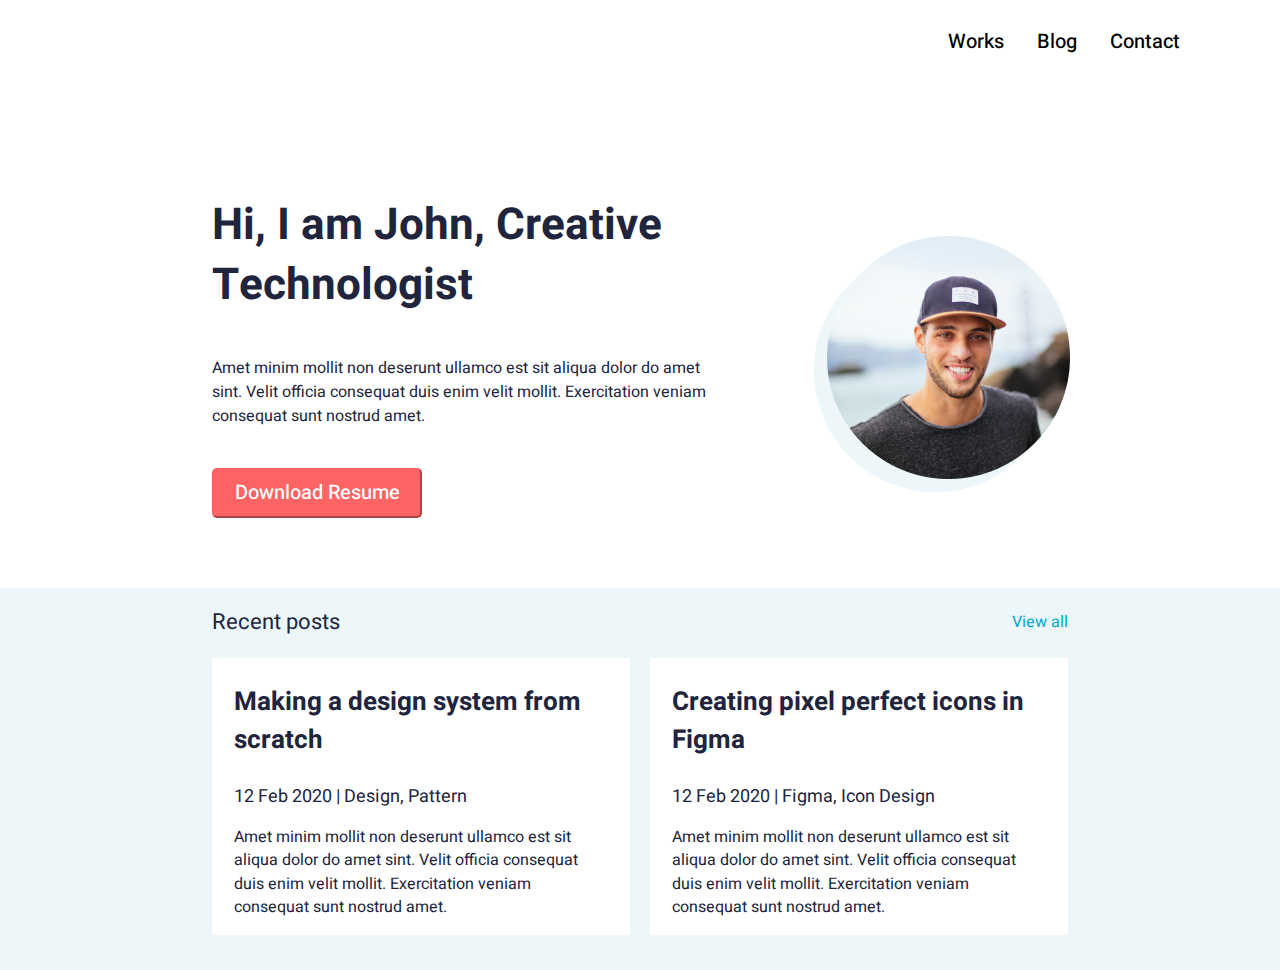
==== html/home.html @ c2f1a15b "created header + blue section" ====
<!DOCTYPE html>
<html lang="en">
<head>
    <meta charset="UTF-8">
    <meta http-equiv="X-UA-Compatible" content="IE=edge">
    <meta name="viewport" content="width=device-width, initial-scale=1.0">
    <link rel="stylesheet" href="https://cdnjs.cloudflare.com/ajax/libs/modern-normalize/1.1.0/modern-normalize.min.css" />
    <link rel="preconnect" href="https://fonts.googleapis.com">
    <link rel="preconnect" href="https://fonts.gstatic.com" crossorigin>
    <link href="https://fonts.googleapis.com/css2?family=Heebo:wght@400;500;700&display=swap" rel="stylesheet">
    <link rel="stylesheet" href="../css/home.css">
    <title>John</title>
</head>
<body>
    <header class="header">
        <nav class="menu">
            <ul class="menu-list">
                <li class="menu-list-item">
                    <a href="#" class="item-link">Works</a>
                </li>
    
                <li class="menu-list-item">
                    <a href="#" class="item-link">Blog</a>
                </li>
    
                <li class="menu-list-item">
                    <a href="#" class="item-link">Contact</a>
                </li>
            </ul>
        </nav>
    </header>

    <section class="section-in-header">
        <div class="header-wrapper">
            <div class="flex-wrapper">
                <div class="wrapper">
                    <h1 class="main-title">Hi, I am John, Creative Technologist</h1>
                    <p class="main-description"> Amet minim mollit non deserunt ullamco est sit aliqua dolor do amet sint. Velit officia
                        consequat duis enim velit mollit. Exercitation veniam consequat sunt nostrud amet.</p>
                    <button type="button" class="button">Download Resume</button>
                </div>
                
                <img src="../home-images/Ellipse.png" alt="photo" height="243" width="243">
                <img src="../home-images/Ellipse1.png" alt="shadow" height="243" width="243" class="ellipse">
            </div>
        </div>
    </section>

    <section class="recent-posts">
        <div class="recent-posts-wrapper">
            <div class="text-wrapper">
                <p class="posts">Recent posts</p>
                <p class="views">View all</p>
            </div>

            <ul class="posts-menu">
                <li class="posts-menu-item">
                    <h3 class="item-title">Making a design system from scratch</h3>
                    <h4 class="item-subtitle">12 Feb 2020  |  Design, Pattern</h4>
                    <p class="item-description">Amet minim mollit non deserunt ullamco est sit aliqua dolor do amet sint. Velit officia consequat duis enim velit
                    mollit. Exercitation veniam consequat sunt nostrud amet.</p>
                </li>

                <li class="posts-menu-item">
                    <h3 class="item-title">Creating pixel perfect icons in Figma</h3>
                    <h4 class="item-subtitle">12 Feb 2020 | Figma, Icon Design</h4>
                    <p class="item-description">Amet minim mollit non deserunt ullamco est sit aliqua dolor do amet sint. Velit officia consequat duis enim velit
                        mollit. Exercitation veniam consequat sunt nostrud amet.</p>
                </li>
            </ul>
        </div>
    </section>
</body>
</html>
---- css/home.css ----
*{
    margin: 0;
    padding: 0;
}

body{
    width: 100vw;
}

/* header */
.header{
    margin-bottom: 140px;
}

.menu-list{
    display: flex;
    justify-content: flex-end;
    margin-right: 100px;
}

.menu-list-item{
    list-style: none;
    margin-right: 33px;
    margin-top: 27px;
}

.menu-list-item:last-child{
    margin-right: 0px;
}

.item-link{
    text-decoration: none;
    font-family: 'Heebo';
    font-weight: 500;
    font-size: 20px;
    line-height: 1.47;
    color: #000;
}

/* section-in-header */
.section-in-header{
    margin-bottom: 70px;
}

.header-wrapper{
    width: 856px;
    margin: 0 auto;
}

.flex-wrapper{
    display: flex;
    align-items: center;
}

.wrapper{
    margin-right: 115px;
}

.main-title{
    width: 500px;
    font-family: 'Heebo';
    font-weight: 700;
    font-size: 44px;
    line-height: 1.36;
    color: #21243D;
    margin-bottom: 40px;
}

.main-description{
    width: 497px;
    font-family: 'Heebo';
    font-weight: 400;
    font-size: 16px;
    line-height: 24px;
    color: #21243D;
    margin-bottom: 40px;
}

.button{
    height: 50px;
    width: 210px;
    font-family: 'Heebo';
    font-weight: 500;
    font-size: 20px;
    line-height: 1.47;
    color: #fff;
    background: #FF6464;
    border-radius: 5px;
    border-color: #FF6464;
}

.ellipse{
    position: relative;
    right: 256px;
    top: 13px;
    border-radius: 50%;
    background: #EDF7FA;
    z-index: -1;
}

/* posts */
.recent-posts{
    background-color: #EDF7FA;
}

.recent-posts-wrapper{
    width: 856px;
    margin: 0 auto;
}

.text-wrapper{
    height: 70px;
    display: flex;
    justify-content: space-between;
    align-items: center;
}

.posts{
    font-family: 'Heebo';
    font-weight: 400;
    font-size: 22px;
    line-height: 2.72;
    color: #21243D;
}

.views{
    font-family: 'Heebo';
    font-weight: 400;
    font-size: 16px;
    line-height: 1.47;
    color: #00A8CC;
}

.posts-menu{
    display: flex;
    padding-bottom: 35px;
}

.posts-menu-item{
    width: 418px;
    background-color: #fff;
    list-style: none;
    margin-right: 20px;
}

.posts-menu-item:last-child{
    margin-right: 0px;
}

.item-title{
    margin-left: 22px;
    margin-right: 22px;
    margin-top: 25px;
    font-family: 'Heebo';
    font-weight: 700;
    font-size: 26px;
    line-height: 1.47;
    color: #21243D;
}

.item-subtitle{
    margin-top: 25px;
    margin-left: 22px;
    margin-right: 22px;
    font-family: 'Heebo';
    font-weight: 400;
    font-size: 18px;
    line-height: 1.47;
    color: #21243D;
}

.item-description{
    margin-top: 15px;
    margin-left: 22px;
    margin-right: 22px;
    font-family: 'Heebo';
    font-weight: 400;
    font-size: 16px;
    line-height: 1.47;
    color: #21243D;
    margin-bottom: 15px;
}
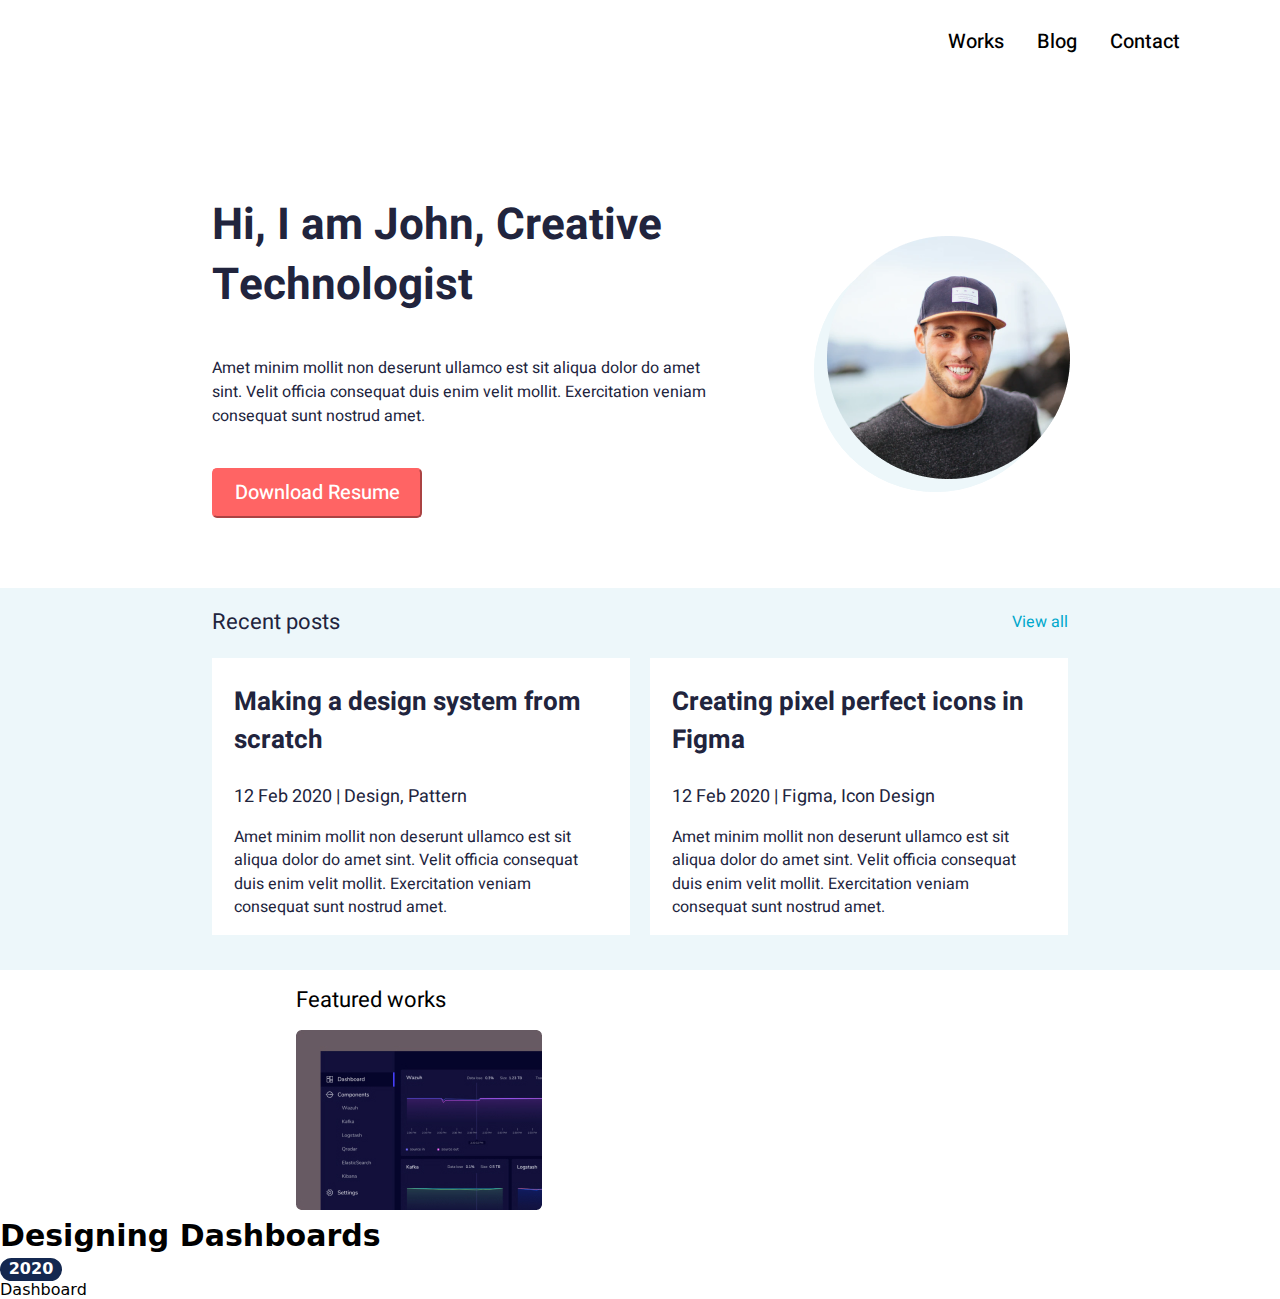
==== commit b639846e: "added not last home" ====
--- a/html/home.html
+++ b/html/home.html
@@ -40,8 +40,8 @@
                     <button type="button" class="button">Download Resume</button>
                 </div>
                 
-                <img src="../home-images/Ellipse.png" alt="photo" height="243" width="243">
-                <img src="../home-images/Ellipse1.png" alt="shadow" height="243" width="243" class="ellipse">
+                <img src="../img/home/Ellipse.png" alt="photo" height="243" width="243">
+                <img src="../img/home/Ellipse1.png" alt="shadow" height="243" width="243" class="ellipse">
             </div>
         </div>
     </section>
@@ -65,10 +65,25 @@
                     <h3 class="item-title">Creating pixel perfect icons in Figma</h3>
                     <h4 class="item-subtitle">12 Feb 2020 | Figma, Icon Design</h4>
                     <p class="item-description">Amet minim mollit non deserunt ullamco est sit aliqua dolor do amet sint. Velit officia consequat duis enim velit
-                        mollit. Exercitation veniam consequat sunt nostrud amet.</p>
+                        mollit. Exercitation veniam consequat sunt nostrud amet.
+                    </p>
                 </li>
             </ul>
         </div>
     </section>
+
+    <section class="featured-works">
+        <h2 class="heading">Featured works</h2>
+        <div class="featured-info-wrapper">
+            <div class="image-works-wrapper">
+                <img src="../img/home/Rectangle30.jpg" alt="Rectangle" class="img-designing">
+            </div>
+            <div class="text-1-wrapper">
+                <h1 class="designing-heading">Designing Dashboards</h1>
+                <p class="year-heading">2020</p>
+                <p class="dashboard">Dashboard</p>
+            </div>
+        </div>
+    </section>
 </body>
 </html>--- a/css/home.css
+++ b/css/home.css
@@ -179,4 +179,41 @@
     line-height: 1.47;
     color: #21243D;
     margin-bottom: 15px;
-}+}
+.heading{
+    font-family: 'Heebo';
+    font-weight: 400;
+    font-size: 22px;
+    line-height: 60px;
+    margin-left: 296px;
+}
+.img-designing{
+    margin-left: 296px;
+}
+.designing-heading{
+    /* margin-left: 570px;
+    margin-bottom: 400px; */
+    font-size: 30px;
+    line-height: 44px;
+}
+.year-heading {
+    /* position: absolute;
+    left: 563px;
+    top: 1080px; */
+    font-weight: 900;
+   border: 2px solid #142850;
+   border-radius: 16px;
+   width: 62px;
+   text-align: center;
+   background-color: #142850;
+   color: #fff;
+}
+/* .featured-works{
+    display: flex;
+    justify-content: flex-start;
+    align-items: center;
+} */
+/* .dashboard{
+    left: 400px;
+    top: 1080px;
+} */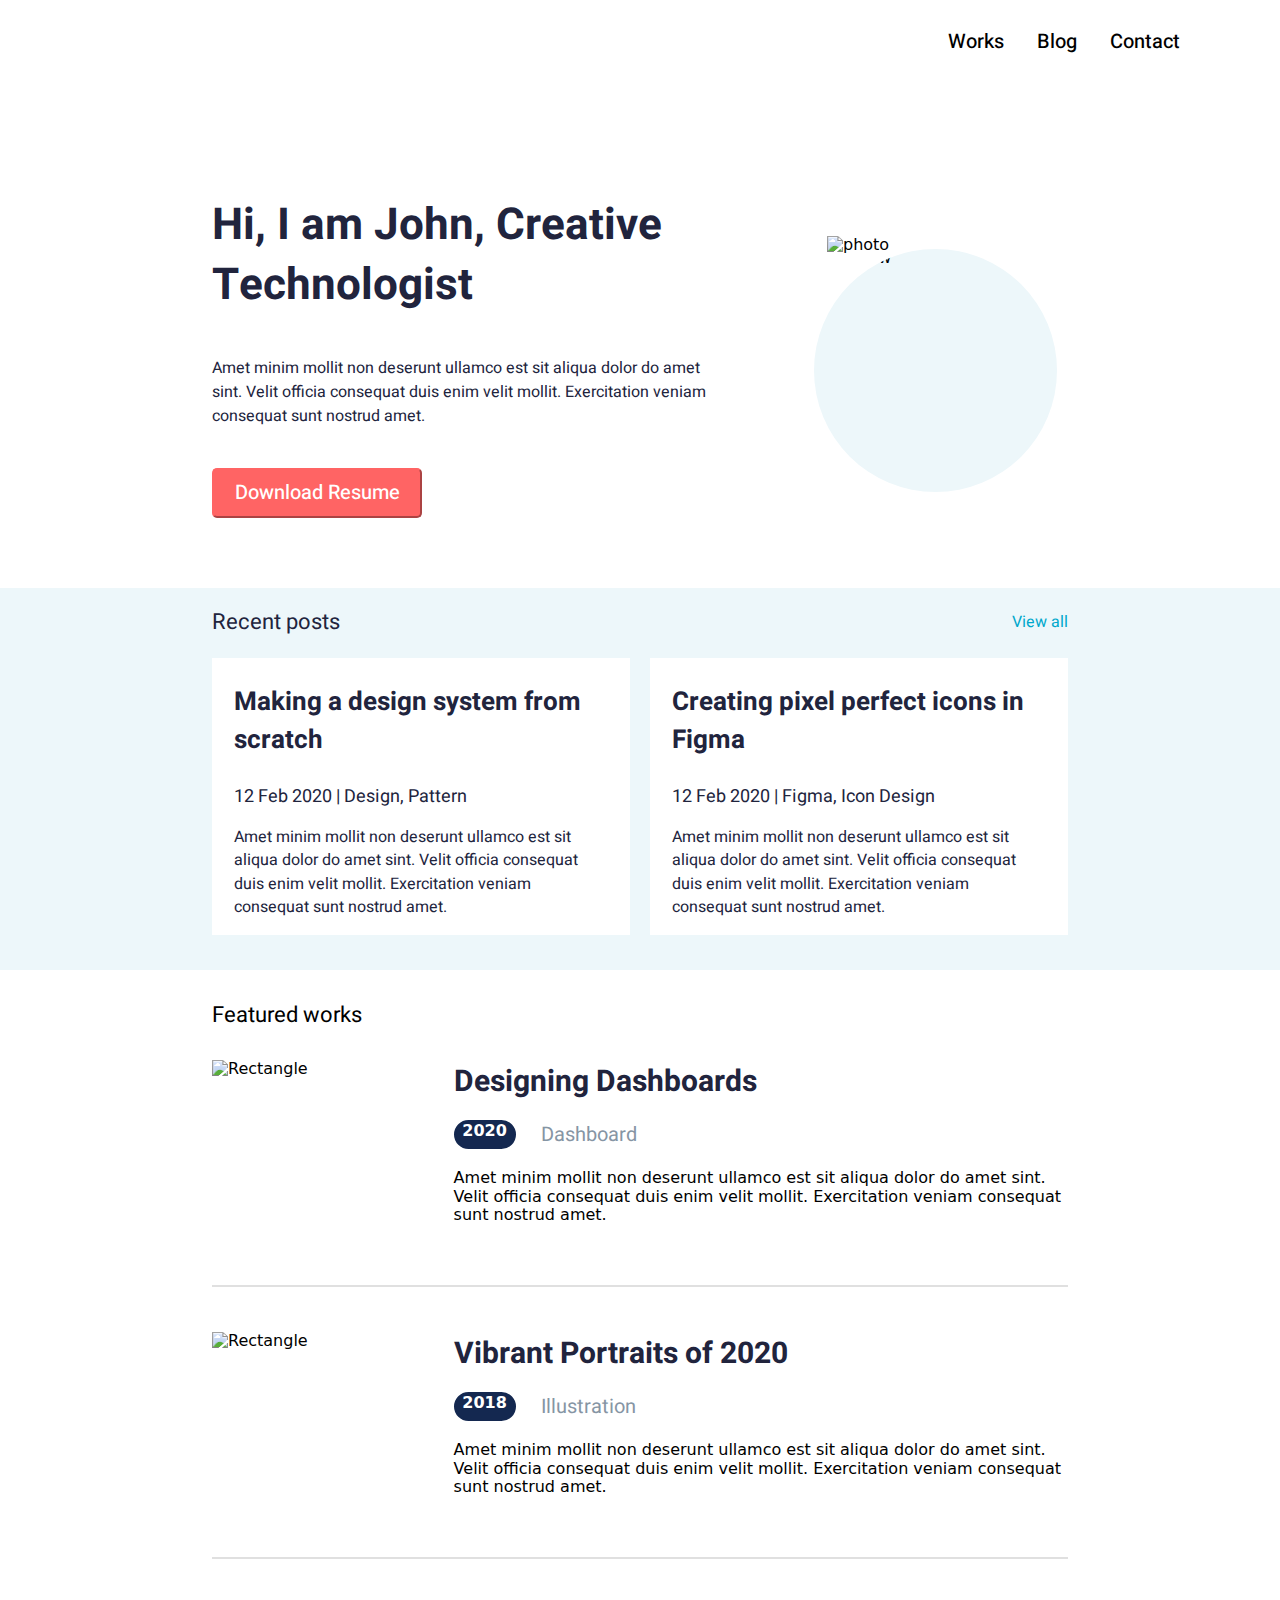
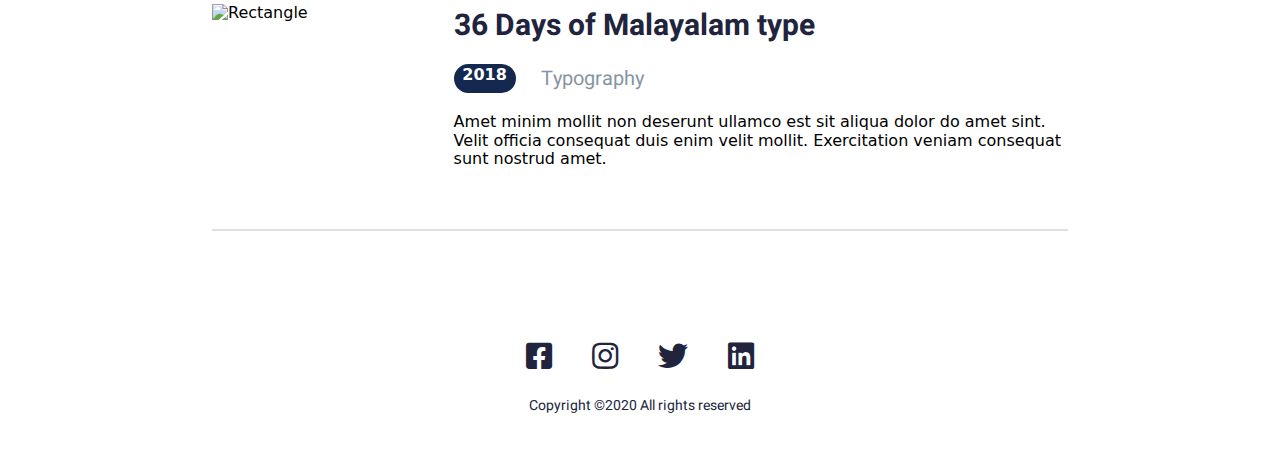
==== commit 4c0eca3a: "added michael section + work-adaptiv" ====
--- a/html/home.html
+++ b/html/home.html
@@ -9,6 +9,7 @@
     <link rel="preconnect" href="https://fonts.gstatic.com" crossorigin>
     <link href="https://fonts.googleapis.com/css2?family=Heebo:wght@400;500;700&display=swap" rel="stylesheet">
     <link rel="stylesheet" href="../css/home.css">
+    <link rel="stylesheet" href="https://cdnjs.cloudflare.com/ajax/libs/font-awesome/5.15.3/css/all.min.css">
     <title>John</title>
 </head>
 <body>
@@ -16,7 +17,7 @@
         <nav class="menu">
             <ul class="menu-list">
                 <li class="menu-list-item">
-                    <a href="#" class="item-link">Works</a>
+                    <a href="work.html" class="item-link">Works</a>
                 </li>
     
                 <li class="menu-list-item">
@@ -24,66 +25,128 @@
                 </li>
     
                 <li class="menu-list-item">
-                    <a href="#" class="item-link">Contact</a>
+                    <a href="work-details.html" class="item-link">Contact</a>
                 </li>
             </ul>
         </nav>
     </header>
 
-    <section class="section-in-header">
-        <div class="header-wrapper">
-            <div class="flex-wrapper">
-                <div class="wrapper">
-                    <h1 class="main-title">Hi, I am John, Creative Technologist</h1>
-                    <p class="main-description"> Amet minim mollit non deserunt ullamco est sit aliqua dolor do amet sint. Velit officia
-                        consequat duis enim velit mollit. Exercitation veniam consequat sunt nostrud amet.</p>
-                    <button type="button" class="button">Download Resume</button>
+    <main>
+        <section class="section-in-header">
+            <div class="header-wrapper">
+                <div class="flex-wrapper">
+                    <div class="wrapper">
+                        <h1 class="main-title">Hi, I am John, Creative Technologist</h1>
+                        <p class="main-description"> Amet minim mollit non deserunt ullamco est sit aliqua dolor do amet sint.
+                            Velit officia
+                            consequat duis enim velit mollit. Exercitation veniam consequat sunt nostrud amet.</p>
+                        <button type="button" class="button">Download Resume</button>
+                    </div>
+        
+                    <img src="../images/Ellipse.png" alt="photo" height="243" width="243">
+                    <img src="../images/Ellipse1.png" alt="shadow" height="243" width="243" class="ellipse">
                 </div>
-                
-                <img src="../img/home/Ellipse.png" alt="photo" height="243" width="243">
-                <img src="../img/home/Ellipse1.png" alt="shadow" height="243" width="243" class="ellipse">
             </div>
-        </div>
-    </section>
-
-    <section class="recent-posts">
-        <div class="recent-posts-wrapper">
-            <div class="text-wrapper">
-                <p class="posts">Recent posts</p>
-                <p class="views">View all</p>
+        </section>
+        
+        <section class="recent-posts">
+            <div class="recent-posts-wrapper">
+                <div class="text-wrapper">
+                    <p class="posts">Recent posts</p>
+                    <p class="views">View all</p>
+                </div>
+        
+                <ul class="posts-menu">
+                    <li class="posts-menu-item">
+                        <h3 class="item-title">Making a design system from scratch</h3>
+                        <h4 class="item-subtitle">12 Feb 2020 | Design, Pattern</h4>
+                        <p class="item-description">Amet minim mollit non deserunt ullamco est sit aliqua dolor do amet sint.
+                            Velit officia consequat duis enim velit
+                            mollit. Exercitation veniam consequat sunt nostrud amet.</p>
+                    </li>
+        
+                    <li class="posts-menu-item">
+                        <h3 class="item-title">Creating pixel perfect icons in Figma</h3>
+                        <h4 class="item-subtitle">12 Feb 2020 | Figma, Icon Design</h4>
+                        <p class="item-description">Amet minim mollit non deserunt ullamco est sit aliqua dolor do amet sint.
+                            Velit officia consequat duis enim velit
+                            mollit. Exercitation veniam consequat sunt nostrud amet.</p>
+                    </li>
+                </ul>
             </div>
-
-            <ul class="posts-menu">
-                <li class="posts-menu-item">
-                    <h3 class="item-title">Making a design system from scratch</h3>
-                    <h4 class="item-subtitle">12 Feb 2020  |  Design, Pattern</h4>
-                    <p class="item-description">Amet minim mollit non deserunt ullamco est sit aliqua dolor do amet sint. Velit officia consequat duis enim velit
-                    mollit. Exercitation veniam consequat sunt nostrud amet.</p>
-                </li>
-
-                <li class="posts-menu-item">
-                    <h3 class="item-title">Creating pixel perfect icons in Figma</h3>
-                    <h4 class="item-subtitle">12 Feb 2020 | Figma, Icon Design</h4>
-                    <p class="item-description">Amet minim mollit non deserunt ullamco est sit aliqua dolor do amet sint. Velit officia consequat duis enim velit
-                        mollit. Exercitation veniam consequat sunt nostrud amet.
-                    </p>
-                </li>
-            </ul>
-        </div>
-    </section>
-
-    <section class="featured-works">
-        <h2 class="heading">Featured works</h2>
-        <div class="featured-info-wrapper">
-            <div class="image-works-wrapper">
-                <img src="../img/home/Rectangle30.jpg" alt="Rectangle" class="img-designing">
+        </section>
+        
+        <!-- michael's section -->
+        <section class="featured-works">
+            <div class="featured-works-wrapper">
+                <h2 class="heading">Featured works</h2>
+                <ul class="ulka">
+                    <li class="li-wrapper">
+                        <img src="../images/Rectangle30.png" alt="Rectangle" class="img-designing">
+                        <div class="designing-wrapper">
+                            <h2 class="designing-heading">Designing Dashboards</h2>
+                            <div class="p-wrapper">
+                                <p class="year-heading">2020</p>
+                                <p class="dashboard">Dashboard</p>
+                            </div>
+                            <p>Amet minim mollit non deserunt ullamco est sit aliqua dolor do amet sint. Velit officia consequat
+                                duis
+                                enim velit
+                                mollit. Exercitation veniam consequat sunt nostrud amet.
+                            </p>
+                        </div>
+                    </li>
+        
+                    <li class="li-wrapper">
+                        <img src="../images/Rectangle32.png" alt="Rectangle" class="img-designing">
+                        <div class="designing-wrapper">
+                            <h2 class="designing-heading">Vibrant Portraits of 2020</h2>
+                            <div class="p-wrapper">
+                                <p class="year-heading">2018</p>
+                                <p class="dashboard">Illustration</p>
+                            </div>
+                            <p class="li-text">Amet minim mollit non deserunt ullamco est sit aliqua dolor do amet sint. Velit
+                                officia consequat duis
+                                enim velit
+                                mollit. Exercitation veniam consequat sunt nostrud amet.
+                            </p>
+                        </div>
+                    </li>
+        
+                    <li class="li-wrapper">
+                        <img src="../images/Rectangle34.png" alt="Rectangle" class="img-designing">
+                        <div class="designing-wrapper">
+                            <h2 class="designing-heading">36 Days of Malayalam type</h2>
+                            <div class="p-wrapper">
+                                <p class="year-heading">2018</p>
+                                <p class="dashboard">Typography</p>
+                            </div>
+                            <p>Amet minim mollit non deserunt ullamco est sit aliqua dolor do amet sint. Velit officia consequat
+                                duis
+                                enim velit
+                                mollit. Exercitation veniam consequat sunt nostrud amet.
+                            </p>
+                        </div>
+                    </li>
             </div>
-            <div class="text-1-wrapper">
-                <h1 class="designing-heading">Designing Dashboards</h1>
-                <p class="year-heading">2020</p>
-                <p class="dashboard">Dashboard</p>
+        </section>
+    </main>
+    
+    <!-- michael's footer -->
+    <footer>
+        <section class="icons">
+            <div class="bottom-site-wrapper">
+                <div class="icons-wrapper">
+                    <div class="fab fa-facebook-square"></div>
+                    <div class="fab fa-instagram"></div>
+                    <div class="fab fa-twitter"></div>
+                    <div class="fab fa-linkedin"></div>
+                </div>
+                <div>
+                    <h4 class="information">Copyright ©2020 All rights reserved</h4>
+                </div>
             </div>
-        </div>
-    </section>
+        </section>
+    </footer>
 </body>
 </html>--- a/css/home.css
+++ b/css/home.css
@@ -1,10 +1,6 @@
 *{
     margin: 0;
     padding: 0;
-}
-
-body{
-    width: 100vw;
 }
 
 /* header */
@@ -35,6 +31,10 @@
     font-size: 20px;
     line-height: 1.47;
     color: #000;
+}
+
+.item-link:hover{
+    color: #FF6464;
 }
 
 /* section-in-header */
@@ -180,40 +180,121 @@
     color: #21243D;
     margin-bottom: 15px;
 }
-.heading{
+
+/* michael's section */
+.featured-works {
+    margin-top: 15px;
+}
+
+.featured-works-wrapper {
+    width: 856px;
+    margin: 0 auto;
+    margin-bottom: 110px;
+}
+
+.heading {
     font-family: 'Heebo';
     font-weight: 400;
     font-size: 22px;
     line-height: 60px;
-    margin-left: 296px;
-}
-.img-designing{
-    margin-left: 296px;
-}
-.designing-heading{
-    /* margin-left: 570px;
-    margin-bottom: 400px; */
+    margin-bottom: 15px;
+}
+
+.li-wrapper {
+    list-style: none;
+    display: flex;
+    height: 227px;
+    padding-bottom: 50px;
+    margin-bottom: 45px;
+    border-bottom: 2px solid #E0E0E0;
+}
+
+.work-list-item:last-child {
+    margin-bottom: 0;
+}
+
+.img-designing {
+    width: 246px;
+    height: 180px;
+    margin-right: 20px;
+}
+
+.designing-wrapper {
+    width: 682px;
+    display: flex;
+    flex-direction: column;
+    height: 200px;
+}
+
+.designing-heading {
+    margin-bottom: 16px;
     font-size: 30px;
     line-height: 44px;
-}
+    font-family: 'Heebo';
+    font-weight: 700;
+    color: #21243D;
+}
+
+.p-wrapper {
+    display: flex;
+    margin-bottom: 20px;
+}
+
 .year-heading {
-    /* position: absolute;
-    left: 563px;
-    top: 1080px; */
     font-weight: 900;
-   border: 2px solid #142850;
-   border-radius: 16px;
-   width: 62px;
-   text-align: center;
-   background-color: #142850;
-   color: #fff;
-}
-/* .featured-works{
-    display: flex;
-    justify-content: flex-start;
+    margin-right: 25px;
+    border: 2px solid #142850;
+    border-radius: 16px;
+    width: 62px;
+    text-align: center;
+    background-color: #142850;
+    color: #fff;
+}
+
+.dashboard {
+    font-family: 'Heebo';
+    font-weight: 400;
+    font-size: 20px;
+    line-height: 1.47;
+    color: #8695A4;
+}
+
+.litext {
+    font-family: 'Heebo';
+    font-weight: 400;
+    font-size: 16px;
+    line-height: 1.47;
+    color: #21243D;
+}
+
+/* michael's footer*/
+.icons {
+    margin-bottom: 55px;
+}
+
+.bottom-site-wrapper {
+    width: 856px;
+    margin: 0 auto;
+    display: flex;
+    flex-direction: column;
     align-items: center;
-} */
-/* .dashboard{
-    left: 400px;
-    top: 1080px;
-} */+}
+
+.fab {
+    font-size: 30px;
+    margin-right: 35px;
+    color: #21243D;
+}
+
+.fab:last-child {
+    margin-right: 0;
+}
+
+.information {
+    font-family: 'Heebo';
+    font-weight: 400;
+    font-size: 14px;
+    line-height: 1.47;
+    color: #21243D;
+    margin-top: 25px;
+}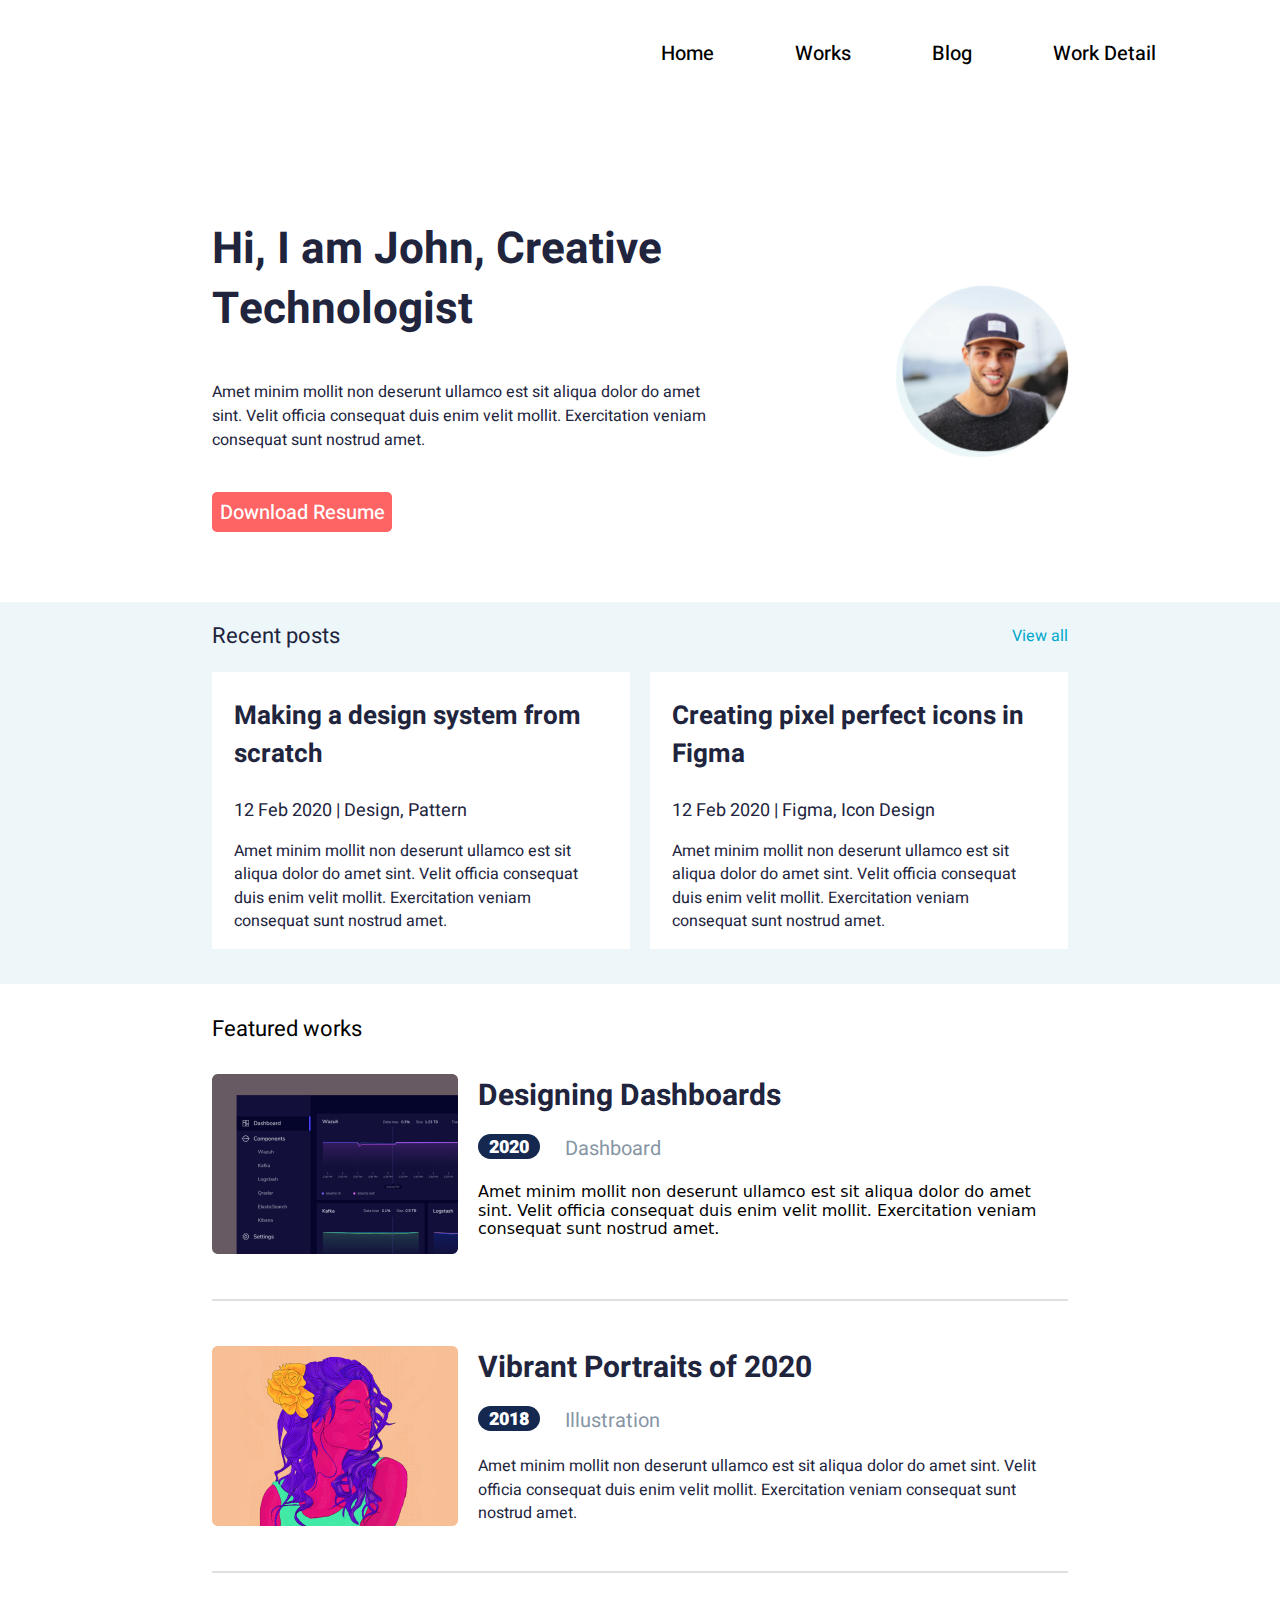
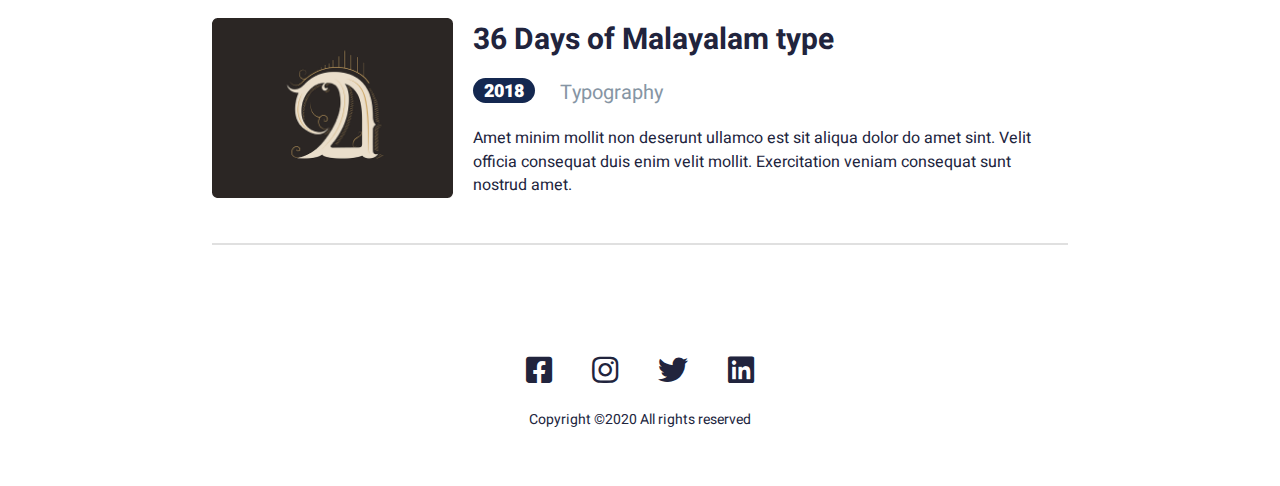
==== commit de9501a4: "added home adaptiv" ====
--- a/html/home.html
+++ b/html/home.html
@@ -15,17 +15,26 @@
 <body>
     <header class="header">
         <nav class="menu">
+            <input id="menu-toggle" type="checkbox" />
+            <label class="menu-btn" for="menu-toggle">
+                <span></span>
+            </label>
+    
             <ul class="menu-list">
+                <li class="menu-list-item">
+                    <a href="home.html" class="item-link">Home</a>
+                </li>
+
                 <li class="menu-list-item">
                     <a href="work.html" class="item-link">Works</a>
                 </li>
     
                 <li class="menu-list-item">
-                    <a href="#" class="item-link">Blog</a>
+                    <a href="blog.html" class="item-link">Blog</a>
                 </li>
     
                 <li class="menu-list-item">
-                    <a href="work-details.html" class="item-link">Contact</a>
+                    <a href="work-details.html" class="item-link">Work Detail</a>
                 </li>
             </ul>
         </nav>
@@ -40,11 +49,13 @@
                         <p class="main-description"> Amet minim mollit non deserunt ullamco est sit aliqua dolor do amet sint.
                             Velit officia
                             consequat duis enim velit mollit. Exercitation veniam consequat sunt nostrud amet.</p>
-                        <button type="button" class="button">Download Resume</button>
+                        <div class="download-wrapper">
+                            <a href="../download-resume-file/Resume.docx" download class="button">Download Resume</a>
+                        </div>
                     </div>
         
-                    <img src="../images/Ellipse.png" alt="photo" height="243" width="243">
-                    <img src="../images/Ellipse1.png" alt="shadow" height="243" width="243" class="ellipse">
+                    <img src="../images/photo-of-john.png" alt="photo" class="photo">
+                    <!-- <img src="../images/Ellipse1.png" alt="shadow" height="243" width="243" class="ellipse"> -->
                 </div>
             </div>
         </section>
@@ -86,7 +97,9 @@
                         <div class="designing-wrapper">
                             <h2 class="designing-heading">Designing Dashboards</h2>
                             <div class="p-wrapper">
-                                <p class="year-heading">2020</p>
+                                <div class="year-heading-wrapper">
+                                    <p class="year-heading">2020</p>
+                                </div>
                                 <p class="dashboard">Dashboard</p>
                             </div>
                             <p>Amet minim mollit non deserunt ullamco est sit aliqua dolor do amet sint. Velit officia consequat
@@ -102,7 +115,9 @@
                         <div class="designing-wrapper">
                             <h2 class="designing-heading">Vibrant Portraits of 2020</h2>
                             <div class="p-wrapper">
-                                <p class="year-heading">2018</p>
+                                <div class="year-heading-wrapper">
+                                    <p class="year-heading">2018</p>
+                                </div>
                                 <p class="dashboard">Illustration</p>
                             </div>
                             <p class="li-text">Amet minim mollit non deserunt ullamco est sit aliqua dolor do amet sint. Velit
@@ -118,10 +133,12 @@
                         <div class="designing-wrapper">
                             <h2 class="designing-heading">36 Days of Malayalam type</h2>
                             <div class="p-wrapper">
-                                <p class="year-heading">2018</p>
+                                <div class="year-heading-wrapper">
+                                    <p class="year-heading">2018</p>
+                                </div>
                                 <p class="dashboard">Typography</p>
                             </div>
-                            <p>Amet minim mollit non deserunt ullamco est sit aliqua dolor do amet sint. Velit officia consequat
+                            <p class="li-text">Amet minim mollit non deserunt ullamco est sit aliqua dolor do amet sint. Velit officia consequat
                                 duis
                                 enim velit
                                 mollit. Exercitation veniam consequat sunt nostrud amet.
--- a/css/home.css
+++ b/css/home.css
@@ -1,300 +1,7 @@
-*{
+@import url(home-desktop.css);
+@import url(home-adaptiv.css);
+
+* {
     margin: 0;
     padding: 0;
-}
-
-/* header */
-.header{
-    margin-bottom: 140px;
-}
-
-.menu-list{
-    display: flex;
-    justify-content: flex-end;
-    margin-right: 100px;
-}
-
-.menu-list-item{
-    list-style: none;
-    margin-right: 33px;
-    margin-top: 27px;
-}
-
-.menu-list-item:last-child{
-    margin-right: 0px;
-}
-
-.item-link{
-    text-decoration: none;
-    font-family: 'Heebo';
-    font-weight: 500;
-    font-size: 20px;
-    line-height: 1.47;
-    color: #000;
-}
-
-.item-link:hover{
-    color: #FF6464;
-}
-
-/* section-in-header */
-.section-in-header{
-    margin-bottom: 70px;
-}
-
-.header-wrapper{
-    width: 856px;
-    margin: 0 auto;
-}
-
-.flex-wrapper{
-    display: flex;
-    align-items: center;
-}
-
-.wrapper{
-    margin-right: 115px;
-}
-
-.main-title{
-    width: 500px;
-    font-family: 'Heebo';
-    font-weight: 700;
-    font-size: 44px;
-    line-height: 1.36;
-    color: #21243D;
-    margin-bottom: 40px;
-}
-
-.main-description{
-    width: 497px;
-    font-family: 'Heebo';
-    font-weight: 400;
-    font-size: 16px;
-    line-height: 24px;
-    color: #21243D;
-    margin-bottom: 40px;
-}
-
-.button{
-    height: 50px;
-    width: 210px;
-    font-family: 'Heebo';
-    font-weight: 500;
-    font-size: 20px;
-    line-height: 1.47;
-    color: #fff;
-    background: #FF6464;
-    border-radius: 5px;
-    border-color: #FF6464;
-}
-
-.ellipse{
-    position: relative;
-    right: 256px;
-    top: 13px;
-    border-radius: 50%;
-    background: #EDF7FA;
-    z-index: -1;
-}
-
-/* posts */
-.recent-posts{
-    background-color: #EDF7FA;
-}
-
-.recent-posts-wrapper{
-    width: 856px;
-    margin: 0 auto;
-}
-
-.text-wrapper{
-    height: 70px;
-    display: flex;
-    justify-content: space-between;
-    align-items: center;
-}
-
-.posts{
-    font-family: 'Heebo';
-    font-weight: 400;
-    font-size: 22px;
-    line-height: 2.72;
-    color: #21243D;
-}
-
-.views{
-    font-family: 'Heebo';
-    font-weight: 400;
-    font-size: 16px;
-    line-height: 1.47;
-    color: #00A8CC;
-}
-
-.posts-menu{
-    display: flex;
-    padding-bottom: 35px;
-}
-
-.posts-menu-item{
-    width: 418px;
-    background-color: #fff;
-    list-style: none;
-    margin-right: 20px;
-}
-
-.posts-menu-item:last-child{
-    margin-right: 0px;
-}
-
-.item-title{
-    margin-left: 22px;
-    margin-right: 22px;
-    margin-top: 25px;
-    font-family: 'Heebo';
-    font-weight: 700;
-    font-size: 26px;
-    line-height: 1.47;
-    color: #21243D;
-}
-
-.item-subtitle{
-    margin-top: 25px;
-    margin-left: 22px;
-    margin-right: 22px;
-    font-family: 'Heebo';
-    font-weight: 400;
-    font-size: 18px;
-    line-height: 1.47;
-    color: #21243D;
-}
-
-.item-description{
-    margin-top: 15px;
-    margin-left: 22px;
-    margin-right: 22px;
-    font-family: 'Heebo';
-    font-weight: 400;
-    font-size: 16px;
-    line-height: 1.47;
-    color: #21243D;
-    margin-bottom: 15px;
-}
-
-/* michael's section */
-.featured-works {
-    margin-top: 15px;
-}
-
-.featured-works-wrapper {
-    width: 856px;
-    margin: 0 auto;
-    margin-bottom: 110px;
-}
-
-.heading {
-    font-family: 'Heebo';
-    font-weight: 400;
-    font-size: 22px;
-    line-height: 60px;
-    margin-bottom: 15px;
-}
-
-.li-wrapper {
-    list-style: none;
-    display: flex;
-    height: 227px;
-    padding-bottom: 50px;
-    margin-bottom: 45px;
-    border-bottom: 2px solid #E0E0E0;
-}
-
-.work-list-item:last-child {
-    margin-bottom: 0;
-}
-
-.img-designing {
-    width: 246px;
-    height: 180px;
-    margin-right: 20px;
-}
-
-.designing-wrapper {
-    width: 682px;
-    display: flex;
-    flex-direction: column;
-    height: 200px;
-}
-
-.designing-heading {
-    margin-bottom: 16px;
-    font-size: 30px;
-    line-height: 44px;
-    font-family: 'Heebo';
-    font-weight: 700;
-    color: #21243D;
-}
-
-.p-wrapper {
-    display: flex;
-    margin-bottom: 20px;
-}
-
-.year-heading {
-    font-weight: 900;
-    margin-right: 25px;
-    border: 2px solid #142850;
-    border-radius: 16px;
-    width: 62px;
-    text-align: center;
-    background-color: #142850;
-    color: #fff;
-}
-
-.dashboard {
-    font-family: 'Heebo';
-    font-weight: 400;
-    font-size: 20px;
-    line-height: 1.47;
-    color: #8695A4;
-}
-
-.litext {
-    font-family: 'Heebo';
-    font-weight: 400;
-    font-size: 16px;
-    line-height: 1.47;
-    color: #21243D;
-}
-
-/* michael's footer*/
-.icons {
-    margin-bottom: 55px;
-}
-
-.bottom-site-wrapper {
-    width: 856px;
-    margin: 0 auto;
-    display: flex;
-    flex-direction: column;
-    align-items: center;
-}
-
-.fab {
-    font-size: 30px;
-    margin-right: 35px;
-    color: #21243D;
-}
-
-.fab:last-child {
-    margin-right: 0;
-}
-
-.information {
-    font-family: 'Heebo';
-    font-weight: 400;
-    font-size: 14px;
-    line-height: 1.47;
-    color: #21243D;
-    margin-top: 25px;
 }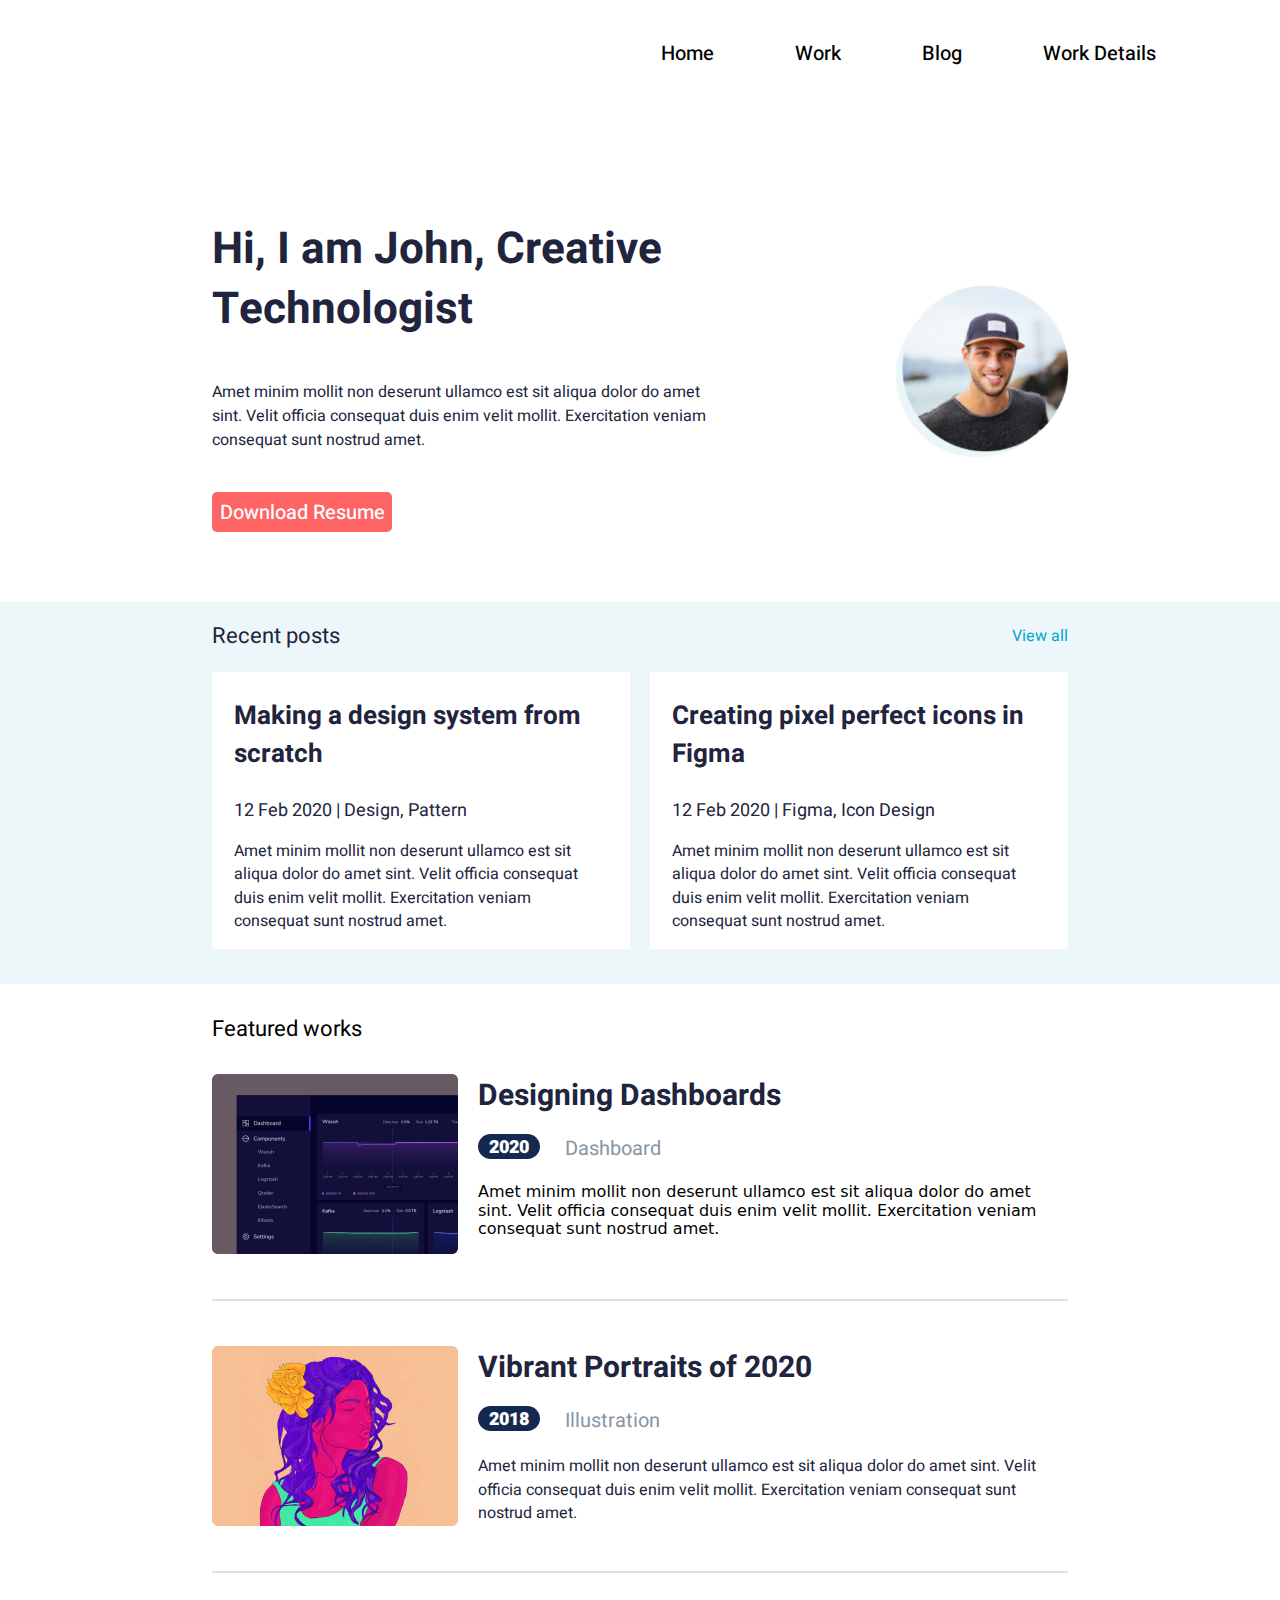
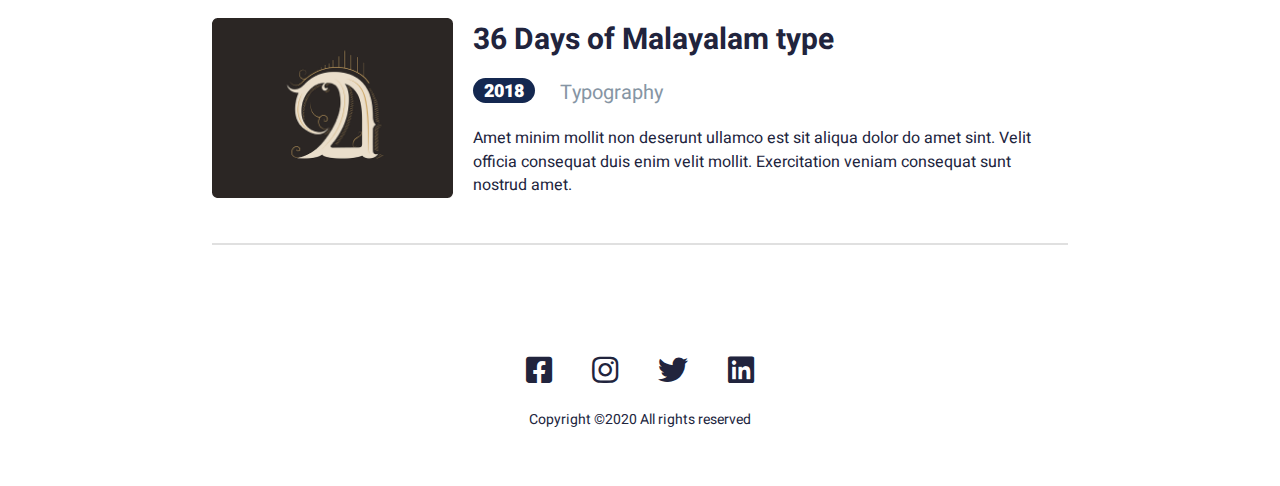
==== commit 653b3505: "Merge 6f05a4e1c5d1809af843985e587b7c3111433eb5 into a94a27be02f81452b03af4883176755e3ce118b1" ====
--- a/html/home.html
+++ b/html/home.html
@@ -1,169 +1,170 @@
-<!DOCTYPE html>
-<html lang="en">
-<head>
-    <meta charset="UTF-8">
-    <meta http-equiv="X-UA-Compatible" content="IE=edge">
-    <meta name="viewport" content="width=device-width, initial-scale=1.0">
-    <link rel="stylesheet" href="https://cdnjs.cloudflare.com/ajax/libs/modern-normalize/1.1.0/modern-normalize.min.css" />
-    <link rel="preconnect" href="https://fonts.googleapis.com">
-    <link rel="preconnect" href="https://fonts.gstatic.com" crossorigin>
-    <link href="https://fonts.googleapis.com/css2?family=Heebo:wght@400;500;700&display=swap" rel="stylesheet">
-    <link rel="stylesheet" href="../css/home.css">
-    <link rel="stylesheet" href="https://cdnjs.cloudflare.com/ajax/libs/font-awesome/5.15.3/css/all.min.css">
-    <title>John</title>
-</head>
-<body>
-    <header class="header">
-        <nav class="menu">
-            <input id="menu-toggle" type="checkbox" />
-            <label class="menu-btn" for="menu-toggle">
-                <span></span>
-            </label>
-    
-            <ul class="menu-list">
-                <li class="menu-list-item">
-                    <a href="home.html" class="item-link">Home</a>
-                </li>
-
-                <li class="menu-list-item">
-                    <a href="work.html" class="item-link">Works</a>
-                </li>
-    
-                <li class="menu-list-item">
-                    <a href="blog.html" class="item-link">Blog</a>
-                </li>
-    
-                <li class="menu-list-item">
-                    <a href="work-details.html" class="item-link">Work Detail</a>
-                </li>
-            </ul>
-        </nav>
-    </header>
-
-    <main>
-        <section class="section-in-header">
-            <div class="header-wrapper">
-                <div class="flex-wrapper">
-                    <div class="wrapper">
-                        <h1 class="main-title">Hi, I am John, Creative Technologist</h1>
-                        <p class="main-description"> Amet minim mollit non deserunt ullamco est sit aliqua dolor do amet sint.
-                            Velit officia
-                            consequat duis enim velit mollit. Exercitation veniam consequat sunt nostrud amet.</p>
-                        <div class="download-wrapper">
-                            <a href="../download-resume-file/Resume.docx" download class="button">Download Resume</a>
-                        </div>
-                    </div>
-        
-                    <img src="../images/photo-of-john.png" alt="photo" class="photo">
-                    <!-- <img src="../images/Ellipse1.png" alt="shadow" height="243" width="243" class="ellipse"> -->
-                </div>
-            </div>
-        </section>
-        
-        <section class="recent-posts">
-            <div class="recent-posts-wrapper">
-                <div class="text-wrapper">
-                    <p class="posts">Recent posts</p>
-                    <p class="views">View all</p>
-                </div>
-        
-                <ul class="posts-menu">
-                    <li class="posts-menu-item">
-                        <h3 class="item-title">Making a design system from scratch</h3>
-                        <h4 class="item-subtitle">12 Feb 2020 | Design, Pattern</h4>
-                        <p class="item-description">Amet minim mollit non deserunt ullamco est sit aliqua dolor do amet sint.
-                            Velit officia consequat duis enim velit
-                            mollit. Exercitation veniam consequat sunt nostrud amet.</p>
-                    </li>
-        
-                    <li class="posts-menu-item">
-                        <h3 class="item-title">Creating pixel perfect icons in Figma</h3>
-                        <h4 class="item-subtitle">12 Feb 2020 | Figma, Icon Design</h4>
-                        <p class="item-description">Amet minim mollit non deserunt ullamco est sit aliqua dolor do amet sint.
-                            Velit officia consequat duis enim velit
-                            mollit. Exercitation veniam consequat sunt nostrud amet.</p>
-                    </li>
-                </ul>
-            </div>
-        </section>
-        
-        <!-- michael's section -->
-        <section class="featured-works">
-            <div class="featured-works-wrapper">
-                <h2 class="heading">Featured works</h2>
-                <ul class="ulka">
-                    <li class="li-wrapper">
-                        <img src="../images/Rectangle30.png" alt="Rectangle" class="img-designing">
-                        <div class="designing-wrapper">
-                            <h2 class="designing-heading">Designing Dashboards</h2>
-                            <div class="p-wrapper">
-                                <div class="year-heading-wrapper">
-                                    <p class="year-heading">2020</p>
-                                </div>
-                                <p class="dashboard">Dashboard</p>
-                            </div>
-                            <p>Amet minim mollit non deserunt ullamco est sit aliqua dolor do amet sint. Velit officia consequat
-                                duis
-                                enim velit
-                                mollit. Exercitation veniam consequat sunt nostrud amet.
-                            </p>
-                        </div>
-                    </li>
-        
-                    <li class="li-wrapper">
-                        <img src="../images/Rectangle32.png" alt="Rectangle" class="img-designing">
-                        <div class="designing-wrapper">
-                            <h2 class="designing-heading">Vibrant Portraits of 2020</h2>
-                            <div class="p-wrapper">
-                                <div class="year-heading-wrapper">
-                                    <p class="year-heading">2018</p>
-                                </div>
-                                <p class="dashboard">Illustration</p>
-                            </div>
-                            <p class="li-text">Amet minim mollit non deserunt ullamco est sit aliqua dolor do amet sint. Velit
-                                officia consequat duis
-                                enim velit
-                                mollit. Exercitation veniam consequat sunt nostrud amet.
-                            </p>
-                        </div>
-                    </li>
-        
-                    <li class="li-wrapper">
-                        <img src="../images/Rectangle34.png" alt="Rectangle" class="img-designing">
-                        <div class="designing-wrapper">
-                            <h2 class="designing-heading">36 Days of Malayalam type</h2>
-                            <div class="p-wrapper">
-                                <div class="year-heading-wrapper">
-                                    <p class="year-heading">2018</p>
-                                </div>
-                                <p class="dashboard">Typography</p>
-                            </div>
-                            <p class="li-text">Amet minim mollit non deserunt ullamco est sit aliqua dolor do amet sint. Velit officia consequat
-                                duis
-                                enim velit
-                                mollit. Exercitation veniam consequat sunt nostrud amet.
-                            </p>
-                        </div>
-                    </li>
-            </div>
-        </section>
-    </main>
-    
-    <!-- michael's footer -->
-    <footer>
-        <section class="icons">
-            <div class="bottom-site-wrapper">
-                <div class="icons-wrapper">
-                    <div class="fab fa-facebook-square"></div>
-                    <div class="fab fa-instagram"></div>
-                    <div class="fab fa-twitter"></div>
-                    <div class="fab fa-linkedin"></div>
-                </div>
-                <div>
-                    <h4 class="information">Copyright ©2020 All rights reserved</h4>
-                </div>
-            </div>
-        </section>
-    </footer>
-</body>
+<!DOCTYPE html>
+<html lang="en">
+<head>
+    <meta charset="UTF-8">
+    <meta http-equiv="X-UA-Compatible" content="IE=edge">
+    <meta name="viewport" content="width=device-width, initial-scale=1.0">
+    <link rel="stylesheet" href="https://cdnjs.cloudflare.com/ajax/libs/modern-normalize/1.1.0/modern-normalize.min.css" />
+    <link rel="preconnect" href="https://fonts.googleapis.com">
+    <link rel="preconnect" href="https://fonts.gstatic.com" crossorigin>
+    <link href="https://fonts.googleapis.com/css2?family=Heebo:wght@400;500;700&display=swap" rel="stylesheet">
+    <link rel="stylesheet" href="../css/home.css">
+    <link rel="shortcut icon" href="../images/Ellipse.png" type="image/x-icon">
+    <link rel="stylesheet" href="https://cdnjs.cloudflare.com/ajax/libs/font-awesome/5.15.3/css/all.min.css">
+    <title>John</title>
+</head>
+<body>
+    <header class="header">
+        <nav class="menu">
+            <input id="menu-toggle" type="checkbox" />
+            <label class="menu-btn" for="menu-toggle">
+                <span></span>
+            </label>
+    
+            <ul class="menu-list">
+                <li class="menu-list-item">
+                    <a href="home.html" class="item-link">Home</a>
+                </li>
+
+                <li class="menu-list-item">
+                    <a href="work.html" class="item-link">Work</a>
+                </li>
+    
+                <li class="menu-list-item">
+                    <a href="blog.html" class="item-link">Blog</a>
+                </li>
+    
+                <li class="menu-list-item">
+                    <a href="work-details.html" class="item-link">Work Details</a>
+                </li>
+            </ul>
+        </nav>
+    </header>
+
+    <main>
+        <section class="section-in-header">
+            <div class="header-wrapper">
+                <div class="flex-wrapper">
+                    <div class="wrapper">
+                        <h1 class="main-title">Hi, I am John, Creative Technologist</h1>
+                        <p class="main-description"> Amet minim mollit non deserunt ullamco est sit aliqua dolor do amet sint.
+                            Velit officia
+                            consequat duis enim velit mollit. Exercitation veniam consequat sunt nostrud amet.</p>
+                        <div class="download-wrapper">
+                            <a href="../resume/Resume.docx" download class="button">Download Resume</a>
+                        </div>
+                    </div>
+        
+                    <img src="../images/photo-of-john.png" alt="photo" class="photo">
+                    <!-- <img src="../images/Ellipse1.png" alt="shadow" height="243" width="243" class="ellipse"> -->
+                </div>
+            </div>
+        </section>
+        
+        <section class="recent-posts">
+            <div class="recent-posts-wrapper">
+                <div class="text-wrapper">
+                    <p class="posts">Recent posts</p>
+                    <p class="views">View all</p>
+                </div>
+        
+                <ul class="posts-menu">
+                    <li class="posts-menu-item">
+                        <h3 class="item-title">Making a design system from scratch</h3>
+                        <h4 class="item-subtitle">12 Feb 2020 | Design, Pattern</h4>
+                        <p class="item-description">Amet minim mollit non deserunt ullamco est sit aliqua dolor do amet sint.
+                            Velit officia consequat duis enim velit
+                            mollit. Exercitation veniam consequat sunt nostrud amet.</p>
+                    </li>
+        
+                    <li class="posts-menu-item">
+                        <h3 class="item-title">Creating pixel perfect icons in Figma</h3>
+                        <h4 class="item-subtitle">12 Feb 2020 | Figma, Icon Design</h4>
+                        <p class="item-description">Amet minim mollit non deserunt ullamco est sit aliqua dolor do amet sint.
+                            Velit officia consequat duis enim velit
+                            mollit. Exercitation veniam consequat sunt nostrud amet.</p>
+                    </li>
+                </ul>
+            </div>
+        </section>
+        
+        <!-- michael's section -->
+        <section class="featured-works">
+            <div class="featured-works-wrapper">
+                <h2 class="heading">Featured works</h2>
+                <ul class="ulka">
+                    <li class="li-wrapper">
+                        <img src="../images/Rectangle30.png" alt="Rectangle" class="img-designing">
+                        <div class="designing-wrapper">
+                            <h2 class="designing-heading">Designing Dashboards</h2>
+                            <div class="p-wrapper">
+                                <div class="year-heading-wrapper">
+                                    <p class="year-heading">2020</p>
+                                </div>
+                                <p class="dashboard">Dashboard</p>
+                            </div>
+                            <p>Amet minim mollit non deserunt ullamco est sit aliqua dolor do amet sint. Velit officia consequat
+                                duis
+                                enim velit
+                                mollit. Exercitation veniam consequat sunt nostrud amet.
+                            </p>
+                        </div>
+                    </li>
+        
+                    <li class="li-wrapper">
+                        <img src="../images/Rectangle32.png" alt="Rectangle" class="img-designing">
+                        <div class="designing-wrapper">
+                            <h2 class="designing-heading">Vibrant Portraits of 2020</h2>
+                            <div class="p-wrapper">
+                                <div class="year-heading-wrapper">
+                                    <p class="year-heading">2018</p>
+                                </div>
+                                <p class="dashboard">Illustration</p>
+                            </div>
+                            <p class="li-text">Amet minim mollit non deserunt ullamco est sit aliqua dolor do amet sint. Velit
+                                officia consequat duis
+                                enim velit
+                                mollit. Exercitation veniam consequat sunt nostrud amet.
+                            </p>
+                        </div>
+                    </li>
+        
+                    <li class="li-wrapper">
+                        <img src="../images/Rectangle34.png" alt="Rectangle" class="img-designing">
+                        <div class="designing-wrapper">
+                            <h2 class="designing-heading">36 Days of Malayalam type</h2>
+                            <div class="p-wrapper">
+                                <div class="year-heading-wrapper">
+                                    <p class="year-heading">2018</p>
+                                </div>
+                                <p class="dashboard">Typography</p>
+                            </div>
+                            <p class="li-text">Amet minim mollit non deserunt ullamco est sit aliqua dolor do amet sint. Velit officia consequat
+                                duis
+                                enim velit
+                                mollit. Exercitation veniam consequat sunt nostrud amet.
+                            </p>
+                        </div>
+                    </li>
+            </div>
+        </section>
+    </main>
+    
+    <!-- michael's footer -->
+    <footer>
+        <section class="icons">
+            <div class="bottom-site-wrapper">
+                <div class="icons-wrapper">
+                    <a href="https://www.facebook.com/groups/522082263300223" class="fab fa-facebook-square"></a>
+                    <a href="https://www.instagram.com/john_technologist/" class="fab fa-instagram"></a>
+                    <a href="https://twitter.com" class="fab fa-twitter"></a>
+                    <a href="https://linkedin.com" class="fab fa-linkedin"></a>
+                </div>
+                <div>
+                    <h4 class="information">Copyright ©2020 All rights reserved</h4>
+                </div>
+            </div>
+        </section>
+    </footer>
+</body>
 </html>--- a/css/home.css
+++ b/css/home.css
@@ -1,7 +1,7 @@
-@import url(home-desktop.css);
-@import url(home-adaptiv.css);
-
-* {
-    margin: 0;
-    padding: 0;
+@import url(home-desktop.css);
+@import url(home-adaptiv.css);
+
+* {
+    margin: 0;
+    padding: 0;
 }